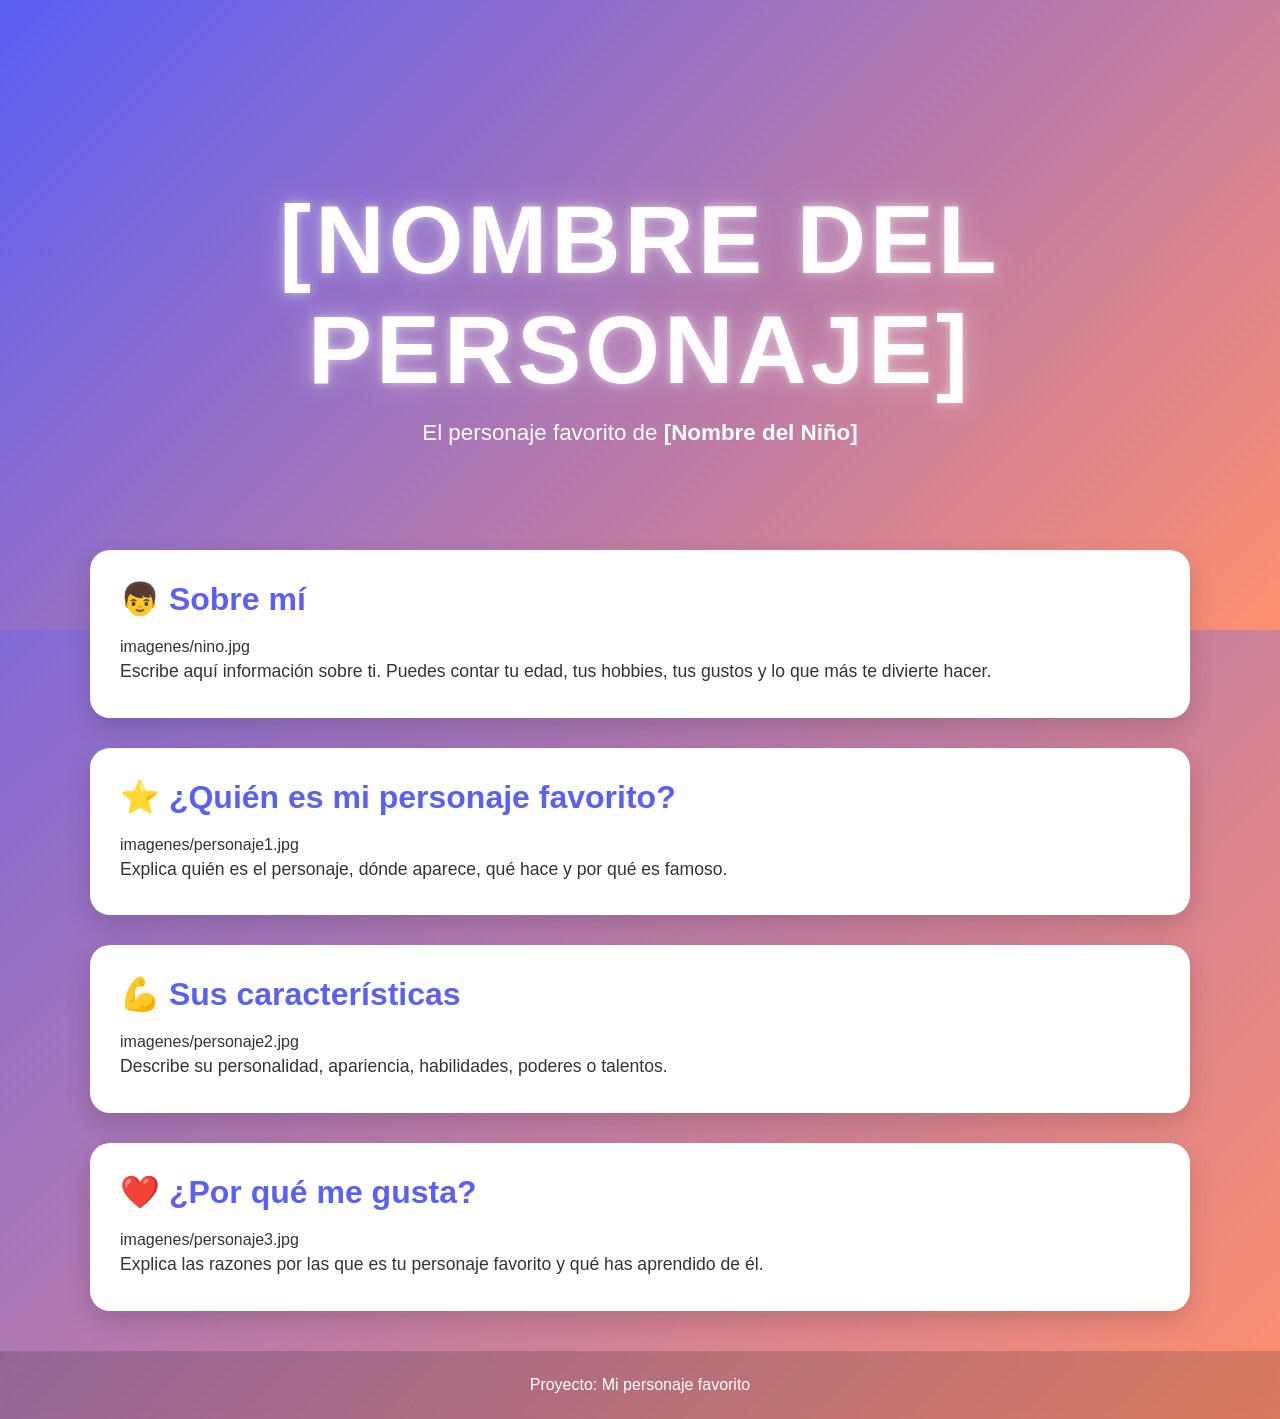
==== docs/personajeFavorito/index.html @ 2557f0b3 "Automated update" ====
<!DOCTYPE html>
<html lang="es">

<head>
    <meta charset="UTF-8">
    <meta name="viewport" content="width=device-width, initial-scale=1.0">
    <title>[Nombre del Personaje]</title>
    <link rel="stylesheet" href="style.css">
</head>

<body>

    <header class="hero">
        <div class="hero-content">
            <h1>[NOMBRE DEL PERSONAJE]</h1>
            <p>El personaje favorito de <strong>[Nombre del Niño]</strong></p>
        </div>
    </header>

    <main>

        <section class="card">
            <h2>👦 Sobre mí</h2>
            imagenes/nino.jpg

            <p>
                Escribe aquí información sobre ti.
                Puedes contar tu edad, tus hobbies,
                tus gustos y lo que más te divierte hacer.
            </p>
        </section>

        <section class="card">
            <h2>⭐ ¿Quién es mi personaje favorito?</h2>
            imagenes/personaje1.jpg

            <p>
                Explica quién es el personaje, dónde aparece,
                qué hace y por qué es famoso.
            </p>
        </section>

        <section class="card">
            <h2>💪 Sus características</h2>
            imagenes/personaje2.jpg

            <p>
                Describe su personalidad, apariencia,
                habilidades, poderes o talentos.
            </p>
        </section>

        <section class="card">
            <h2>❤️ ¿Por qué me gusta?</h2>
            imagenes/personaje3.jpg

            <p>
                Explica las razones por las que es tu personaje favorito
                y qué has aprendido de él.
            </p>
        </section>

    </main>

    <footer>
        <p>Proyecto: Mi personaje favorito</p>
    </footer>

</body>

</html>
---- docs/personajeFavorito/style.css ----
/*======================================
  PALETA DE COLORES
======================================*/
:root {
    --color-primario: #5b5ff5;
    --color-secundario: #ff8f70;
}

/*======================================
  CONFIGURACIÓN GENERAL
======================================*/
* {
    margin: 0;
    padding: 0;
    box-sizing: border-box;
}

body {
    font-family: "Segoe UI", Arial, sans-serif;

    background: linear-gradient(
        135deg,
        var(--color-primario),
        var(--color-secundario)
    );

    min-height: 100vh;
    color: #333;
}

/*======================================
  HERO
======================================*/
.hero {
    height: 70vh;

    display: flex;
    justify-content: center;
    align-items: center;

    text-align: center;

    background: linear-gradient(
        135deg,
        var(--color-primario),
        var(--color-secundario)
    );

    color: white;
}

.hero-content {
    animation: aparecer 1.5s ease;
}

.hero h1 {
    font-size: clamp(3rem, 8vw, 6rem);
    letter-spacing: 4px;
    text-transform: uppercase;

    text-shadow:
        0 0 10px rgba(255,255,255,.5),
        0 0 30px rgba(255,255,255,.3);

    animation: flotar 3s ease-in-out infinite;
}

.hero p {
    font-size: 1.4rem;
    margin-top: 15px;
}

/*======================================
  CONTENEDOR
======================================*/
main {
    width: 90%;
    max-width: 1100px;

    margin: -80px auto 40px;
}

/*======================================
  TARJETAS
======================================*/
.card {
    background: white;

    margin-bottom: 30px;
    padding: 30px;

    border-radius: 20px;

    box-shadow: 0 10px 25px rgba(0,0,0,.15);

    transition: .3s;
}

.card:hover {
    transform: translateY(-8px);
}

.card h2 {
    color: var(--color-primario);
    margin-bottom: 20px;
    font-size: 2rem;
}

.card img {
    width: 100%;
    max-width: 450px;

    display: block;
    margin: 20px auto;

    border-radius: 15px;

    transition: .4s;
}

.card img:hover {
    transform: scale(1.05);
}

.card p {
    font-size: 1.1rem;
    line-height: 1.8;
}

/*======================================
  FOOTER
======================================*/
footer {
    text-align: center;

    padding: 25px;

    color: white;

    background: rgba(0,0,0,.15);

    backdrop-filter: blur(5px);
}

/*======================================
  ANIMACIONES
======================================*/
@keyframes aparecer {
    from {
        opacity: 0;
        transform: translateY(40px);
    }

    to {
        opacity: 1;
        transform: translateY(0);
    }
}

@keyframes flotar {
    0% {
        transform: translateY(0);
    }

    50% {
        transform: translateY(-10px);
    }

    100% {
        transform: translateY(0);
    }
}

/*======================================
  RESPONSIVE
======================================*/
@media (max-width: 768px) {

    .hero {
        height: 55vh;
    }

    .hero p {
        font-size: 1rem;
    }

    .card {
        padding: 20px;
    }

    .card h2 {
        font-size: 1.5rem;
    }
}
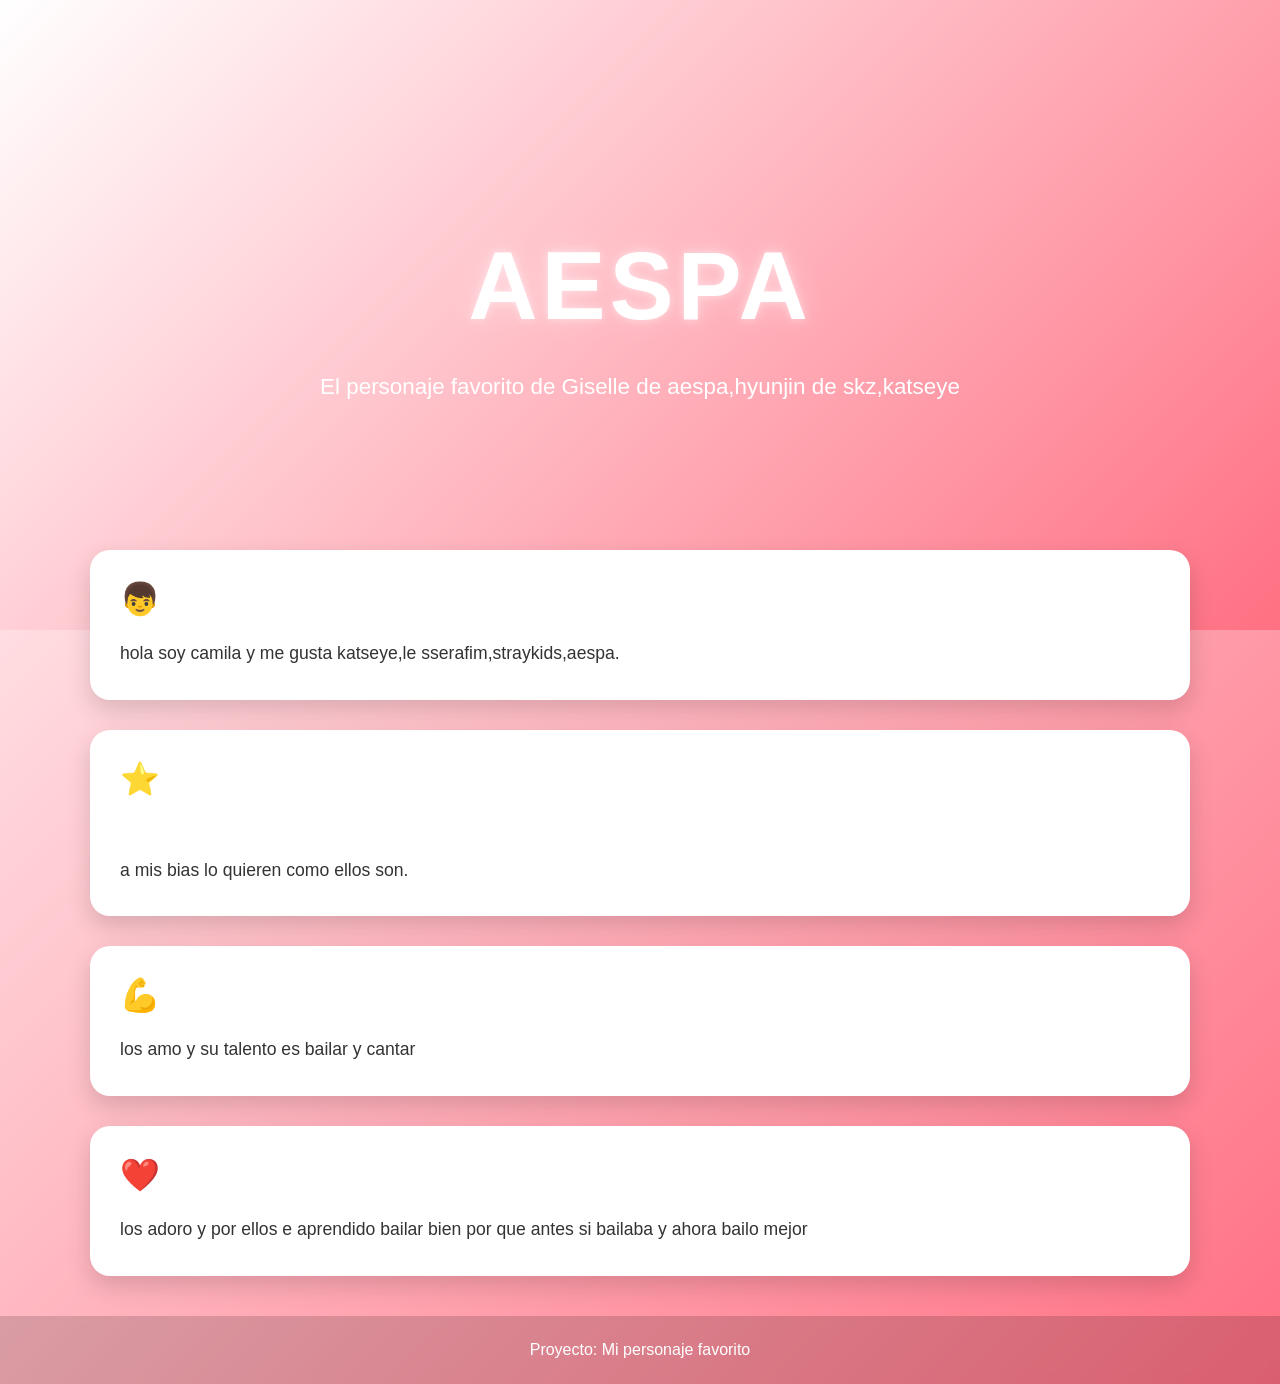
==== commit fc467876: "aespa" ====
--- a/docs/personajeFavorito/index.html
+++ b/docs/personajeFavorito/index.html
@@ -4,7 +4,7 @@
 <head>
     <meta charset="UTF-8">
     <meta name="viewport" content="width=device-width, initial-scale=1.0">
-    <title>[Nombre del Personaje]</title>
+    <title>[aespa]</title>
     <link rel="stylesheet" href="style.css">
 </head>
 
@@ -12,51 +12,50 @@
 
     <header class="hero">
         <div class="hero-content">
-            <h1>[NOMBRE DEL PERSONAJE]</h1>
-            <p>El personaje favorito de <strong>[Nombre del Niño]</strong></p>
+            <h1>aespa</h1>
+            <img style ="width: 200px;" src="" alt="">
+            <img style ="width: 200px;" src="" alt="">
+            <img style ="width: 200px;" src="https://imgs.search.brave.com/Vmu5Qzzrze__8Gfyb19Kn5t5geNpUt_DzfFIrp22FVc/rs:fit:860:0:0:0/g:ce/aHR0cHM6Ly9tZWRp/YS5nZXR0eWltYWdl/cy5jb20vaWQvMjIw/NzU2MDI2MC9waG90/by9pbmdsZXdvb2Qt/Y2FsaWZvcm5pYS1n/aXNlbGxlLW5pbmdu/aW5nLWthcmluYS1h/bmQtd2ludGVyLW9m/LWFlc3BhLWF0dGVu/ZC10aGUtMjAyNS1i/aWxsYm9hcmQuanBn/P3M9NjEyeDYxMiZ3/PTAmaz0yMCZjPVc1/U2pYTDl6Q1k2T05w/bmdlOTBfMHF1N2l0/UlM4LXBjb0dJOVdL/a3pyTVk9" alt="">
+            <p>El personaje favorito de </strong>Giselle de aespa,hyunjin de skz,katseye</p>
         </div>
     </header>
 
     <main>
 
         <section class="card">
-            <h2>👦 Sobre mí</h2>
-            imagenes/nino.jpg
+            <h2>👦 soy cami y me gusta aespa tengo 10 añitos</h2>
+            
 
             <p>
-                Escribe aquí información sobre ti.
-                Puedes contar tu edad, tus hobbies,
-                tus gustos y lo que más te divierte hacer.
+                hola soy camila y me gusta katseye,le sserafim,straykids,aespa.
+
             </p>
         </section>
 
         <section class="card">
-            <h2>⭐ ¿Quién es mi personaje favorito?</h2>
-            imagenes/personaje1.jpg
+            <h2>⭐ mi bias es giselle de aespa de skz es hyunjin de katseye es daniela de le serafim es yunjin</h2>
+            
 
             <p>
-                Explica quién es el personaje, dónde aparece,
-                qué hace y por qué es famoso.
+                a mis bias lo quieren como ellos son.
             </p>
         </section>
 
         <section class="card">
-            <h2>💪 Sus características</h2>
-            imagenes/personaje2.jpg
+            <h2>💪</h2>
+            
 
             <p>
-                Describe su personalidad, apariencia,
-                habilidades, poderes o talentos.
+                los amo y su talento es bailar y cantar
             </p>
         </section>
 
         <section class="card">
-            <h2>❤️ ¿Por qué me gusta?</h2>
-            imagenes/personaje3.jpg
+            <h2>❤️ me gusta por que son mis bias de mis grupos favoritos</h2>
+            
 
             <p>
-                Explica las razones por las que es tu personaje favorito
-                y qué has aprendido de él.
+                los adoro y por ellos e aprendido bailar bien por que antes si bailaba y ahora bailo mejor
             </p>
         </section>
 
--- a/docs/personajeFavorito/style.css
+++ b/docs/personajeFavorito/style.css
@@ -2,8 +2,8 @@
   PALETA DE COLORES
 ======================================*/
 :root {
-    --color-primario: #5b5ff5;
-    --color-secundario: #ff8f70;
+    --color-primario: #ffffff;
+    --color-secundario: #ff7083;
 }
 
 /*======================================
